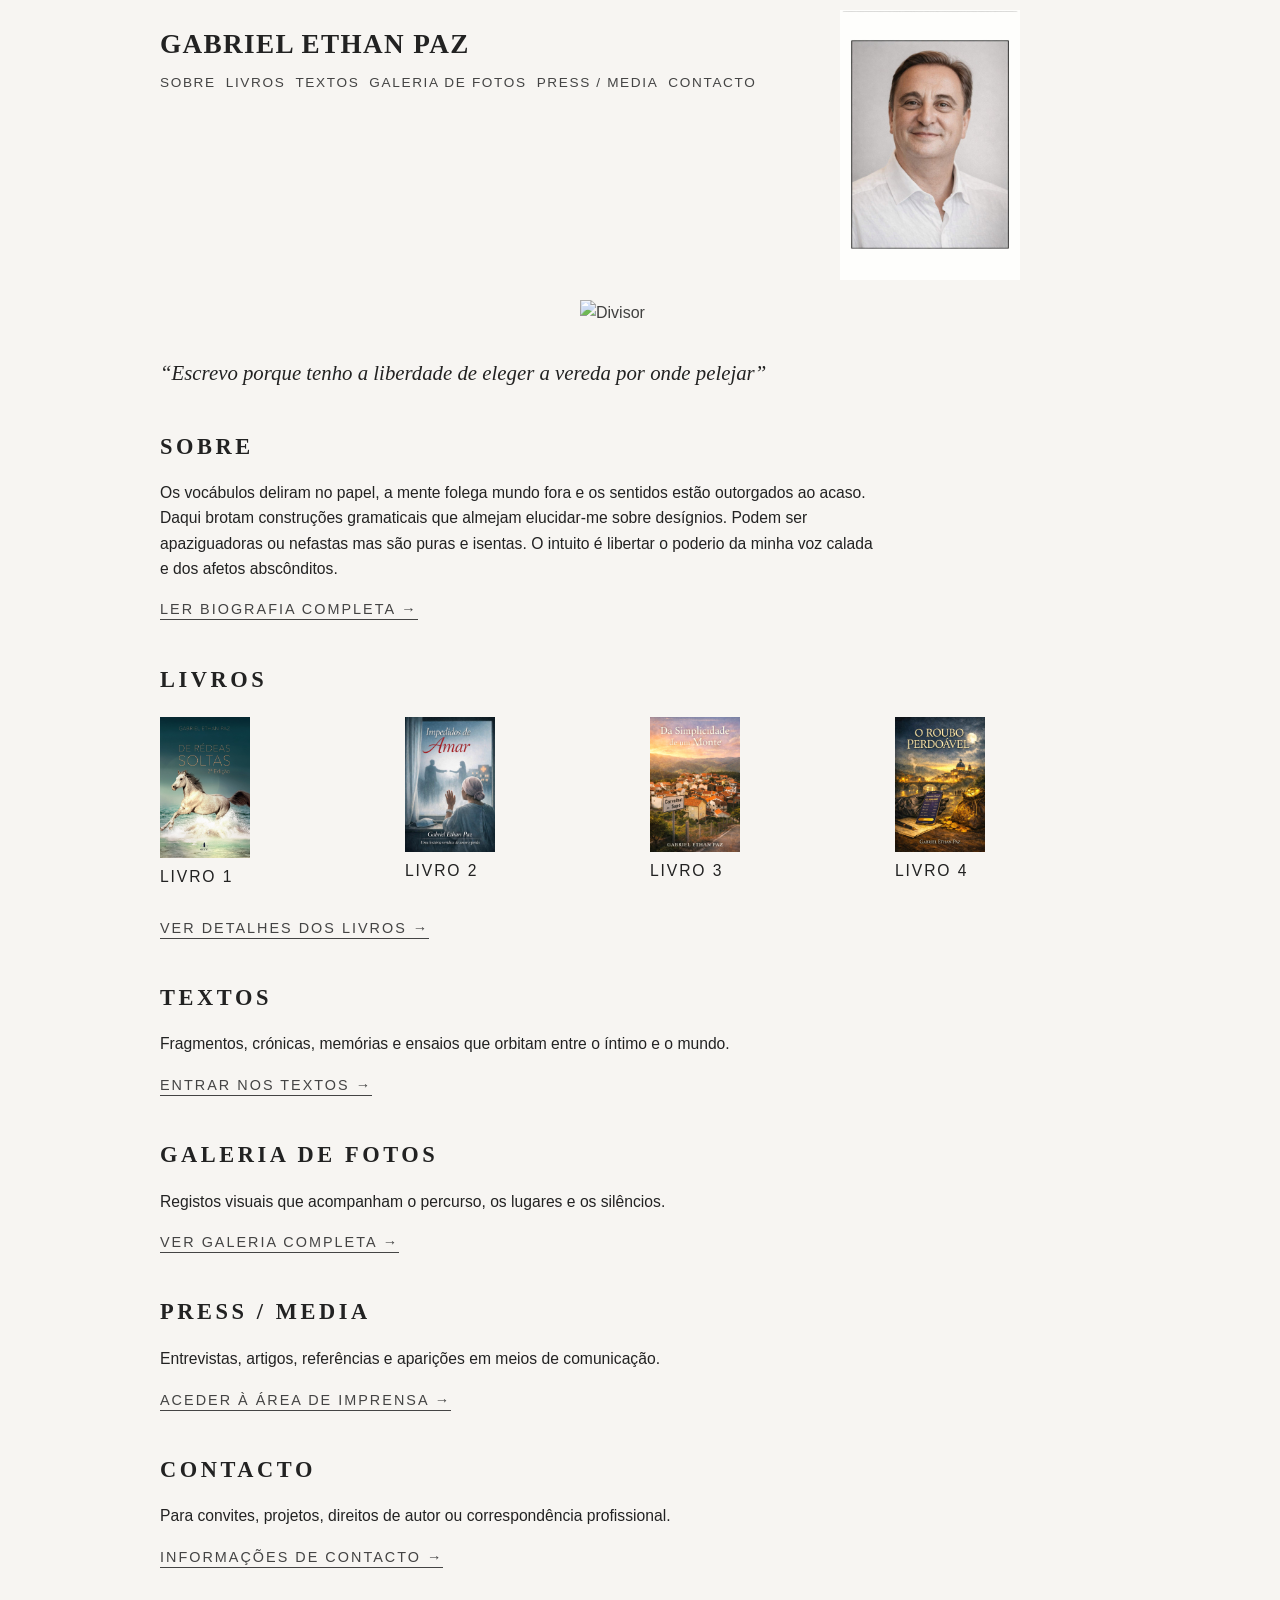
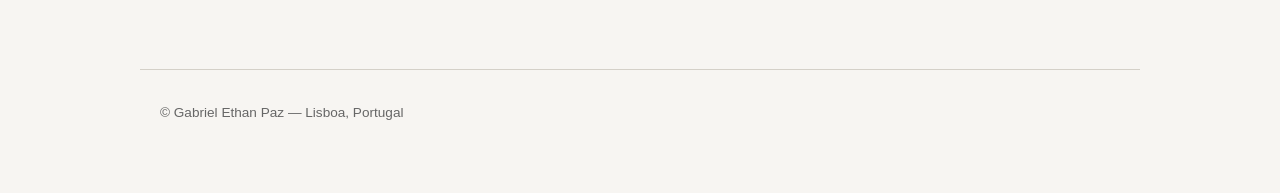
==== index.html @ 0420b832 "Fix alt text for divider image in index.html" ====
<!DOCTYPE html>
<html lang="pt">
<head>
    <meta charset="UTF-8">
    <title>Gabriel Ethan Paz</title>
    <link rel="stylesheet" href="style.css">
</head>
<body>
    <header class="site-header">
        <div class="header-left">
            <h1 class="author-name">Gabriel Ethan Paz</h1>
            <nav class="main-nav">
                <a href="about.html">Sobre</a>
                <a href="books.html">Livros</a>
                <a href="texts.html">Textos</a>
                <a href="imagens.html">Galeria de Fotos</a>
                <a href="press.html">Press / Media</a>
                <a href="contacto.html">Contacto</a>
            </nav>
        </div>
        <div class="header-right">
            <img src="assets/img/autor2.jpg" alt="Gabriel Ethan Paz" class="author-photo">
        </div>
    </header>
<div class="divider">
    <img src="images/divisor.png" alt="Divisor" class="divider-image">
</div>

    <main>
        <!-- HERO -->
        <section class="hero">
            <p class="hero-quote">
                “Escrevo porque tenho a liberdade de eleger a vereda por onde pelejar”
            </p>
        </section>

        <!-- SOBRE -->
        <section class="section about">
            <h2>Sobre</h2>
            <p>
                Os vocábulos deliram no papel, a mente folega mundo fora e os sentidos estão outorgados ao acaso.
                Daqui brotam construções gramaticais que almejam elucidar-me sobre desígnios. Podem ser apaziguadoras
                ou nefastas mas são puras e isentas. O intuito é libertar o poderio da minha voz calada e dos afetos
                abscônditos.
            </p>
            <p class="section-link">
                <a href="about.html">Ler biografia completa →</a>
            </p>
        </section>

        <!-- LIVROS -->
        <section class="section books">
            <h2>Livros</h2>
            <div class="books-grid">
                <div class="book-item">
                    <img src="assets/img/livro1.jpg" alt="Livro 1">
                    <p class="book-title">Livro 1</p>
                </div>
                <div class="book-item">
                    <img src="assets/img/livro2.jpg" alt="Livro 2">
                    <p class="book-title">Livro 2</p>
                </div>
                <div class="book-item">
                    <img src="assets/img/livro3.jpg" alt="Livro 3">
                    <p class="book-title">Livro 3</p>
                </div>
                <div class="book-item">
                    <img src="assets/img/livro4.jpg" alt="Livro 4">
                    <p class="book-title">Livro 4</p>
                </div>
            </div>
            <p class="section-link">
                <a href="books.html">Ver detalhes dos livros →</a>
            </p>
        </section>

        <!-- TEXTOS -->
        <section class="section texts">
            <h2>Textos</h2>
            <p>
                Fragmentos, crónicas, memórias e ensaios que orbitam entre o íntimo e o mundo.
            </p>
            <p class="section-link">
                <a href="texts.html">Entrar nos textos →</a>
            </p>
        </section>

        <!-- GALERIA -->
        <section class="section gallery">
            <h2>Galeria de Fotos</h2>
            <p>
                Registos visuais que acompanham o percurso, os lugares e os silêncios.
            </p>
            <p class="section-link">
                <a href="imagens.html">Ver galeria completa →</a>
            </p>
        </section>

        <!-- PRESS -->
        <section class="section press">
            <h2>Press / Media</h2>
            <p>
                Entrevistas, artigos, referências e aparições em meios de comunicação.
            </p>
            <p class="section-link">
                <a href="press.html">Aceder à área de imprensa →</a>
            </p>
        </section>

        <!-- CONTACTO -->
        <section class="section contact">
            <h2>Contacto</h2>
            <p>
                Para convites, projetos, direitos de autor ou correspondência profissional.
            </p>
            <p class="section-link">
                <a href="contacto.html">Informações de contacto →</a>
            </p>
        </section>
    </main>

    <footer class="site-footer">
        <p>© Gabriel Ethan Paz — Lisboa, Portugal</p>
    </footer>
</body>
</html>
---- style.css ----
/* Tipografia base */
body {
    margin: 0;
    padding: 0;
    background-color: #f7f5f2;
    color: #222222;
    font-family: "Helvetica Neue", Arial, sans-serif;
    line-height: 1.6;
}

/* Estrutura geral */
main {
    max-width: 960px;
    margin: 0 auto;
    padding: 0px 20px 60px;
}

/* Cabeçalho */
.site-header {
    max-width: 960px;
    margin: 10px auto 0;
    padding: 0 10px;
    display: flex;
    justify-content: space-between;
    align-items: flex-start;
    gap: 10px;
}

.header-left {
    margin-top: 20px;
}

.author-name {
    font-family: "Georgia", "Times New Roman", serif;
    font-size: 1.7rem;
    letter-spacing: 0.05em;
    text-transform: uppercase;
    margin: 0 0 12px;
    line-height: 1.1;
}

.main-nav {
    display: flex;
    flex-wrap: wrap;
    gap: 10px;
    font-size: 0.85rem;
    text-transform: uppercase;
    letter-spacing: 0.12em;
    margin-bottom: 10px;
}

.main-nav a {
    text-decoration: none;
    color: #444444;
    border-bottom: 1px solid transparent;
    padding-bottom: 2px;
}

.main-nav a:hover {
    border-color: #444444;
}

.header-right {
    margin-right: 100px;
}
.author-photo {
    width: 180px;
    height: auto;
    object-fit: cover;
    display: block;
    margin: 0;
}

/* Hero */
.hero {
    margin: 0 0 10px;
}

.hero-quote {
    font-family: "Georgia", "Times New Roman", serif;
    font-size: 1.3rem;
    font-style: italic;
    max-width: 720px;
}

/* divisor */
.divider {
    display: flex;
    justify-content: center;
    align-items: center;
    margin: 20px 0 30px;
}

.divider-image {
    width: 120px; /* ajusta conforme o equilíbrio visual */
    height: auto;
    opacity: 0.85;
}

/* Secções */
.section {
    margin: 40px 0;
}

.section h2 {
    font-family: "Georgia", "Times New Roman", serif;
    font-size: 1.4rem;
    text-transform: uppercase;
    letter-spacing: 0.16em;
    margin-bottom: 12px;
}

.section p {
    max-width: 720px;
    font-size: 0.98rem;
}

.section-link {
    margin-top: 10px;
}

.section-link a {
    text-decoration: none;
    font-size: 0.9rem;
    text-transform: uppercase;
    letter-spacing: 0.14em;
    color: #444444;
    border-bottom: 1px solid #444444;
    padding-bottom: 2px;
}

.section-link a:hover {
    color: #000000;
}

/* Livros */
.books-grid {
    display: grid;
    grid-template-columns: repeat(4, minmax(0, 1fr));
    gap: 20px;
    margin: 20px 0 10px;
}

.book-item img {
    width: 40%;
    height: auto;
    display: block;
    background-color: #e0ded9;
}

.book-title {
    font-size: 0.85rem;
    margin-top: 6px;
    text-transform: uppercase;
    letter-spacing: 0.12em;
}

/* Rodapé */
.site-footer {
    border-top: 1px solid #d4d0c8;
    padding: 18px 20px 26px;
    max-width: 960px;
    margin: 0 auto 30px;
    font-size: 0.85rem;
    color: #666666;
}

/* Responsivo */
@media (max-width: 768px) {
    .site-header {
        flex-direction: column;
        align-items: flex-start;
    }

    .author-photo {
        width: 180px;
        margin-top: 60px;
    }

    .books-grid {
        grid-template-columns: repeat(2, minmax(0, 1fr));
    }
}
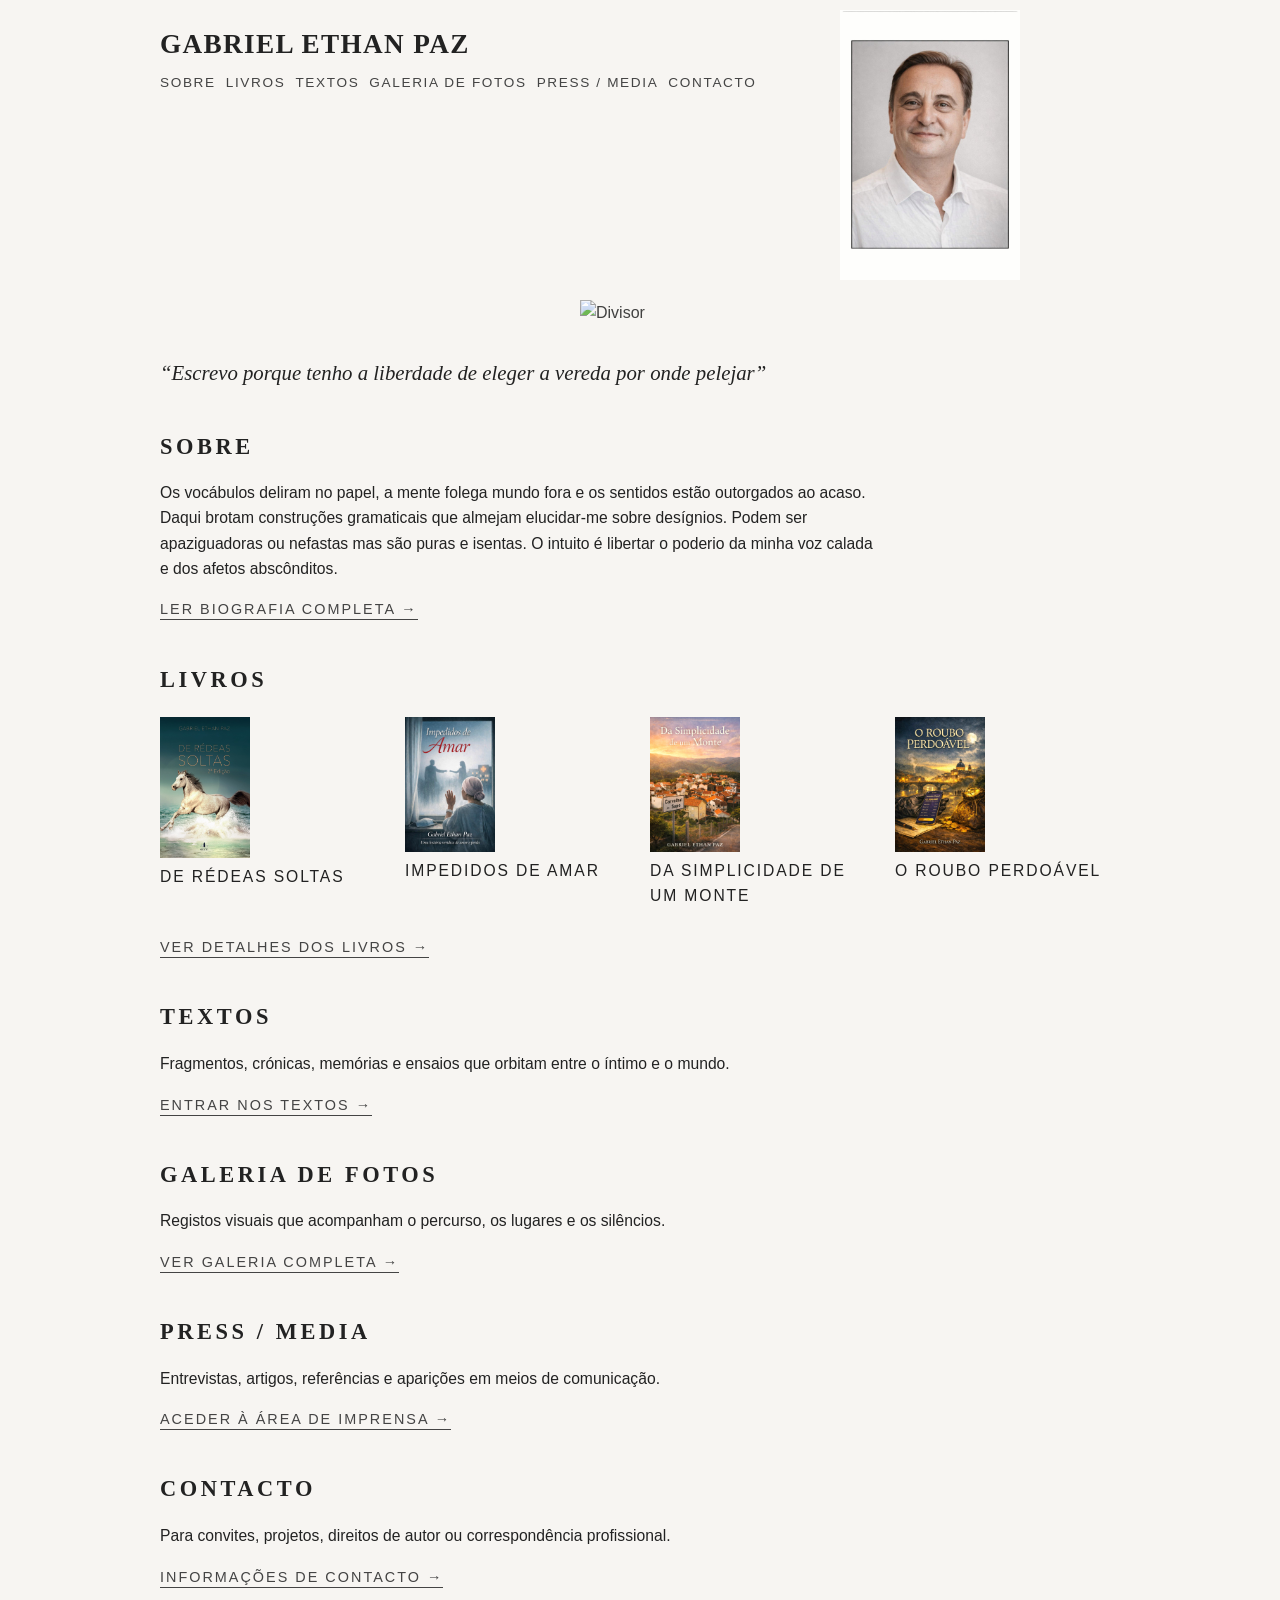
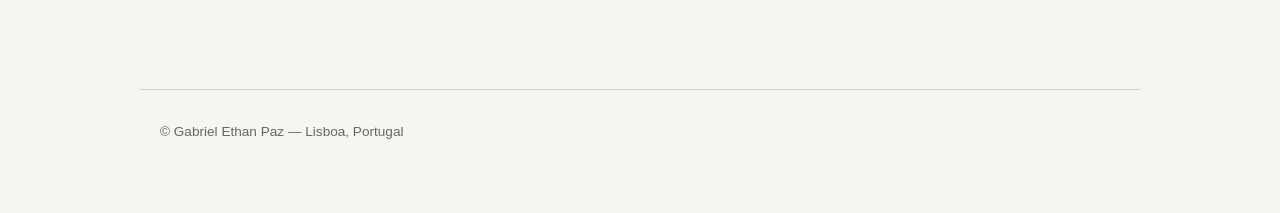
==== commit 8ee47469: "Update index.html" ====
--- a/index.html
+++ b/index.html
@@ -48,25 +48,25 @@
             </p>
         </section>
 
-        <!-- LIVROS -->
+               <!-- LIVROS -->
         <section class="section books">
             <h2>Livros</h2>
             <div class="books-grid">
                 <div class="book-item">
-                    <img src="assets/img/livro1.jpg" alt="Livro 1">
-                    <p class="book-title">Livro 1</p>
+                    <img src="assets/img/De Rédeas Soltas.jpg" alt="De Rédeas Soltas">
+                    <p class="book-title">De Rédeas Soltas</p>
                 </div>
                 <div class="book-item">
-                    <img src="assets/img/livro2.jpg" alt="Livro 2">
-                    <p class="book-title">Livro 2</p>
+                    <img src="assets/img/Impedidos de Amar.jpg" alt="Impedidos de Amar">
+                    <p class="book-title">Impedidos de Amar</p>
                 </div>
                 <div class="book-item">
-                    <img src="assets/img/livro3.jpg" alt="Livro 3">
-                    <p class="book-title">Livro 3</p>
+                    <img src="assets/img/Da Simplicidade de um Monte.jpg" alt="Da Simplicidade de um Monte">
+                    <p class="book-title">Da Simplicidade de um Monte</p>
                 </div>
                 <div class="book-item">
-                    <img src="assets/img/livro4.jpg" alt="Livro 4">
-                    <p class="book-title">Livro 4</p>
+                    <img src="assets/img/O Roubo Perdoável.jpg" alt="O Roubo Perdoável">
+                    <p class="book-title">O Roubo Perdoável</p>
                 </div>
             </div>
             <p class="section-link">
--- a/style.css
+++ b/style.css
@@ -83,7 +83,7 @@
     max-width: 720px;
 }
 
-/* divisor */
+/* Divisor */
 .divider {
     display: flex;
     justify-content: center;
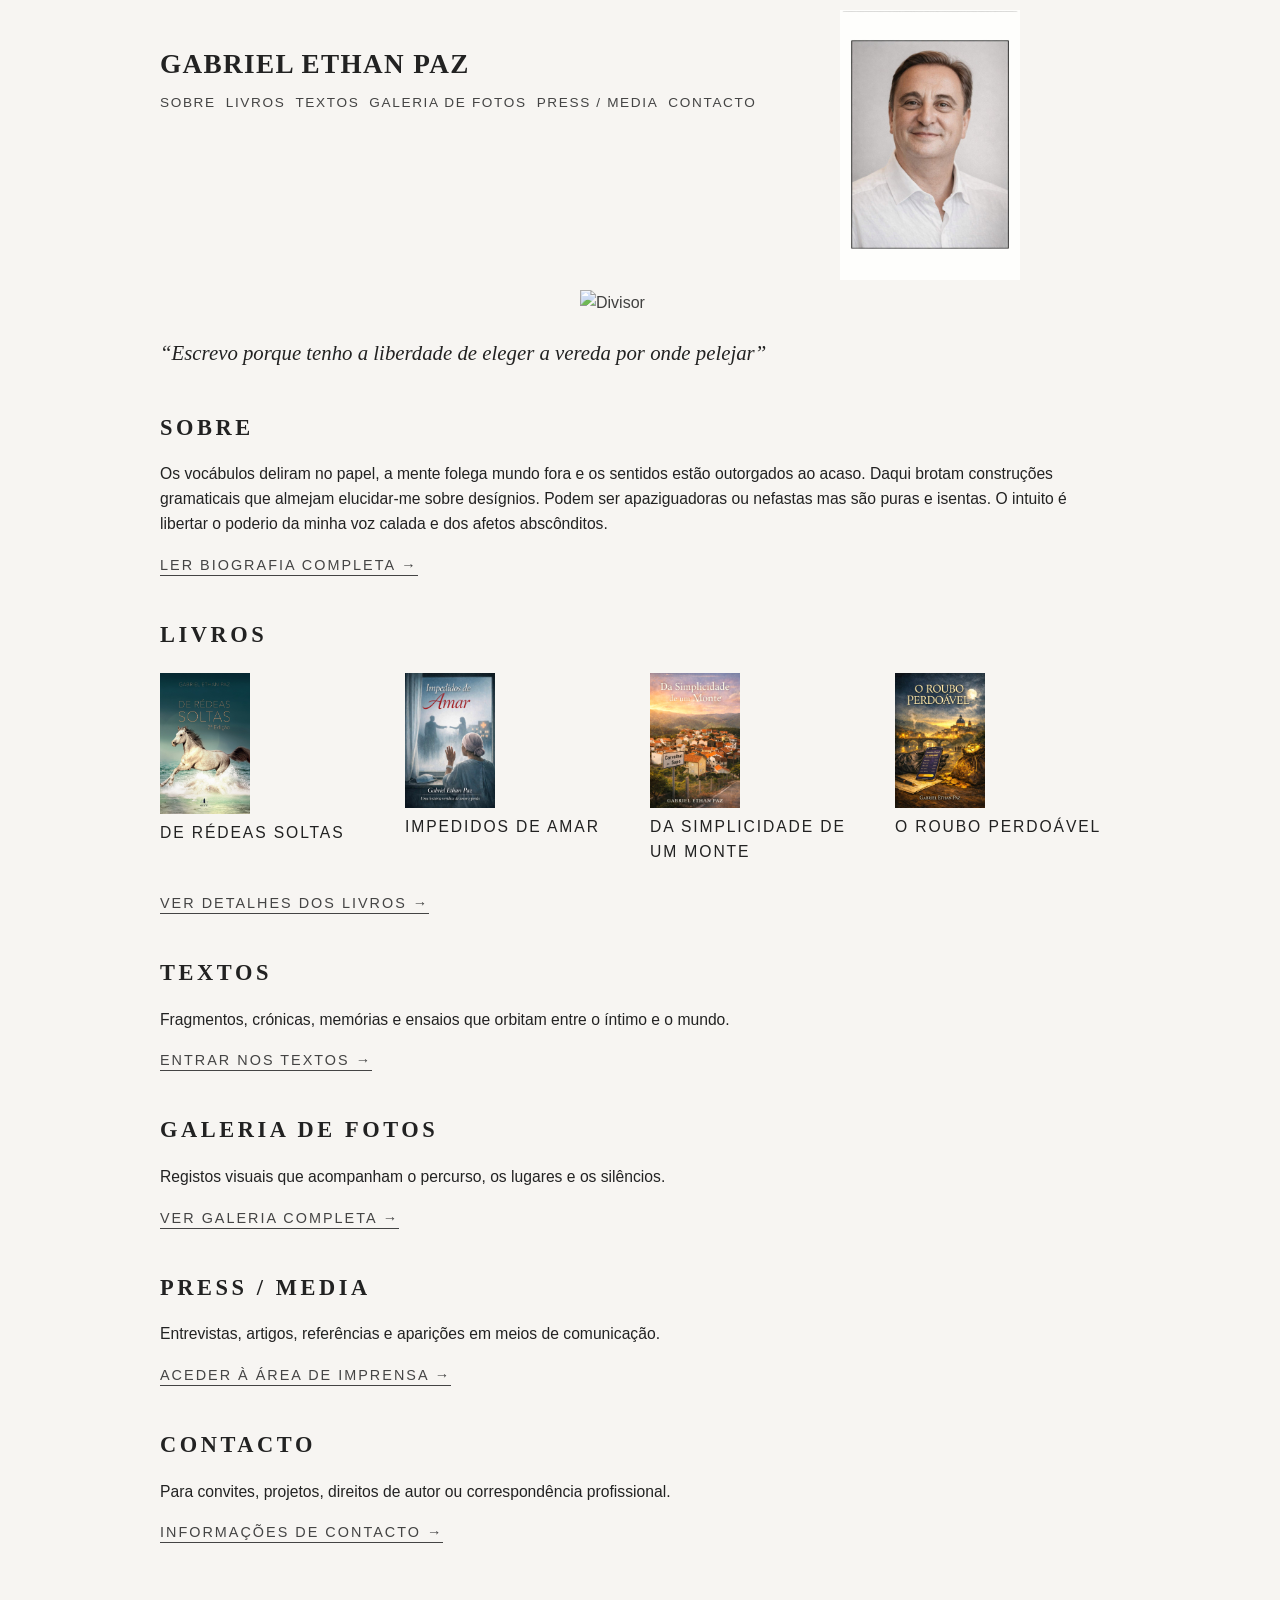
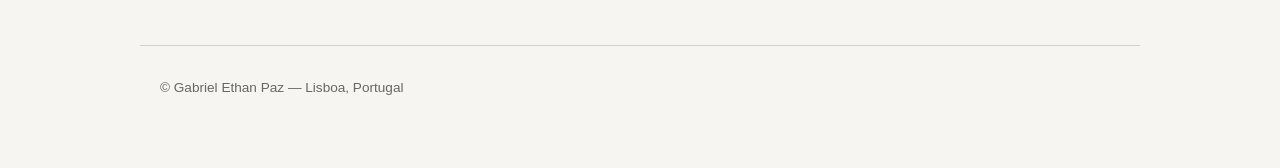
==== commit 5bef5c3c: "Update index.html" ====
--- a/index.html
+++ b/index.html
@@ -81,7 +81,7 @@
                 Fragmentos, crónicas, memórias e ensaios que orbitam entre o íntimo e o mundo.
             </p>
             <p class="section-link">
-                <a href="texts.html">Entrar nos textos →</a>
+                <a href="textos.html">Entrar nos textos →</a>
             </p>
         </section>
 
--- a/style.css
+++ b/style.css
@@ -27,7 +27,7 @@
 }
 
 .header-left {
-    margin-top: 20px;
+    margin-top: 40px;
 }
 
 .author-name {
@@ -88,7 +88,7 @@
     display: flex;
     justify-content: center;
     align-items: center;
-    margin: 20px 0 30px;
+    margin: 10px 0 20px;
 }
 
 .divider-image {
@@ -107,11 +107,11 @@
     font-size: 1.4rem;
     text-transform: uppercase;
     letter-spacing: 0.16em;
-    margin-bottom: 12px;
+    margin-bottom: 10px;
 }
 
 .section p {
-    max-width: 720px;
+    max-width: 920px;
     font-size: 0.98rem;
 }
 
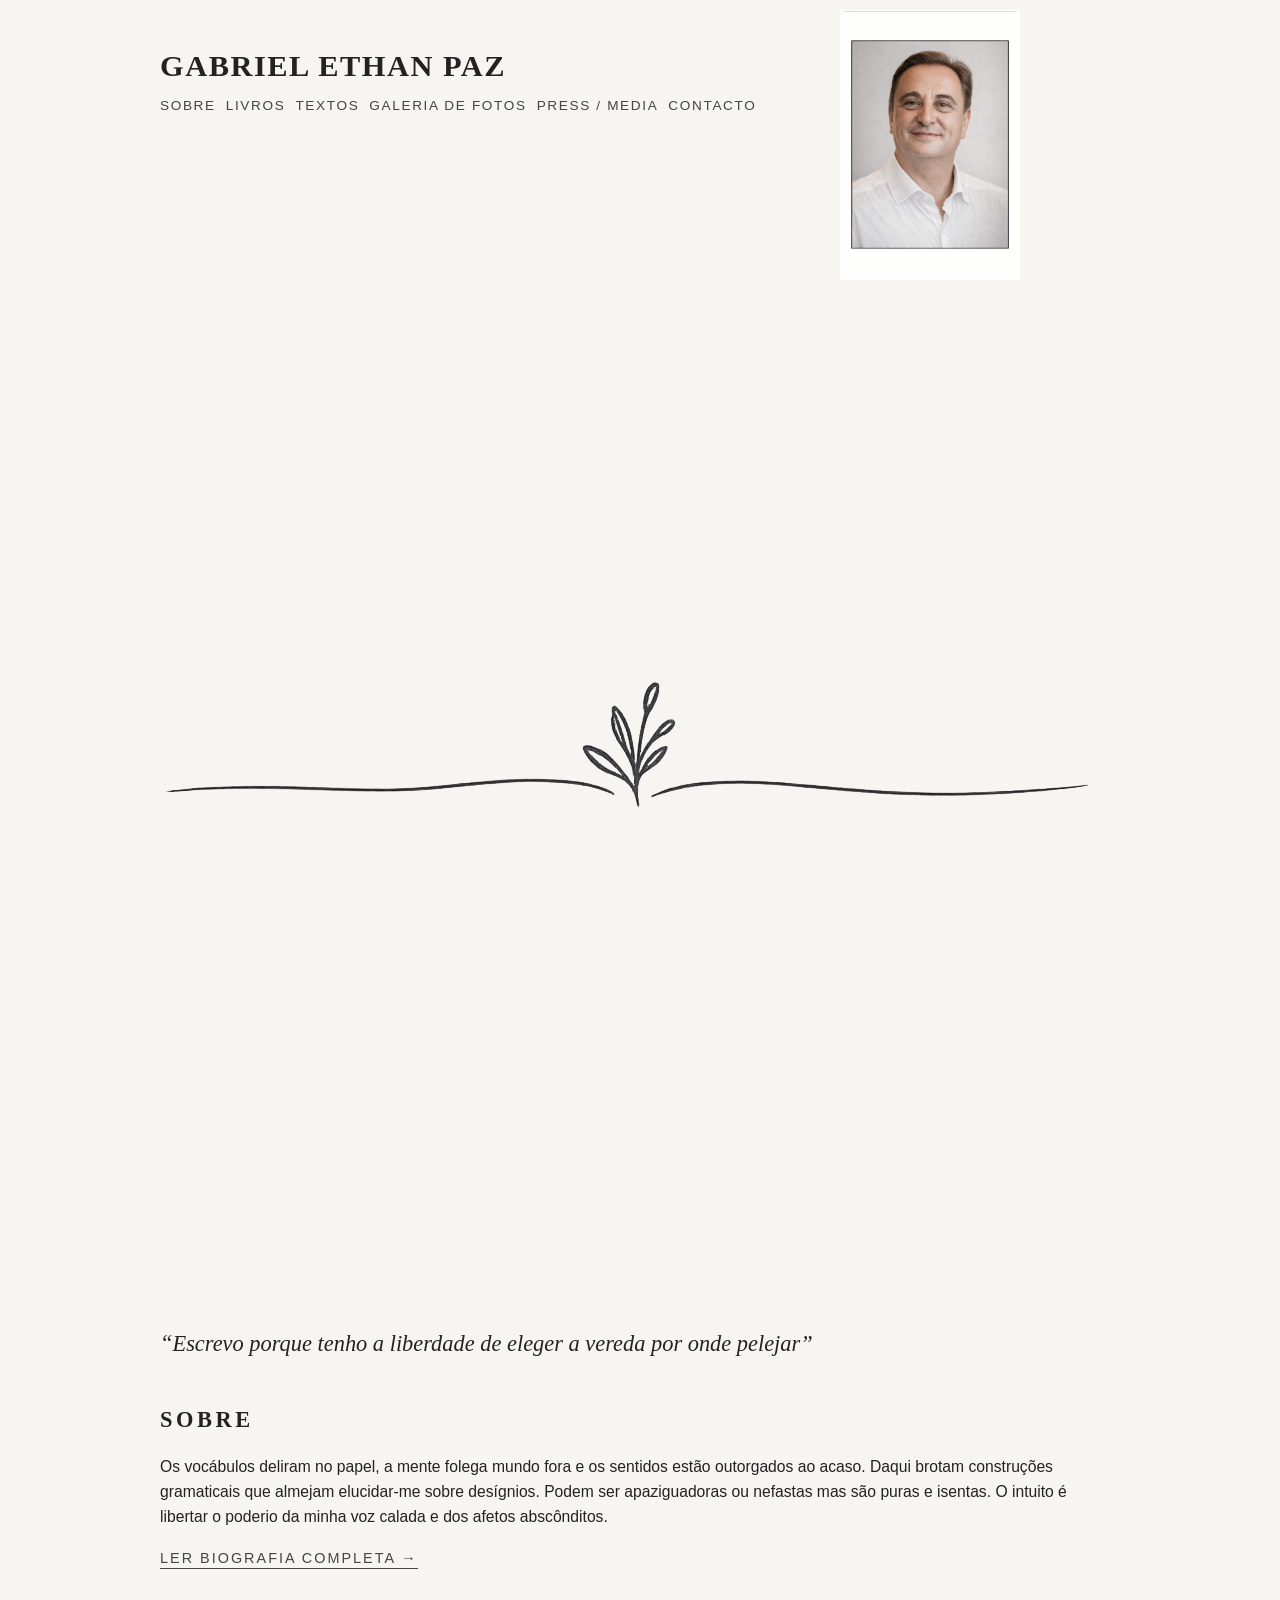
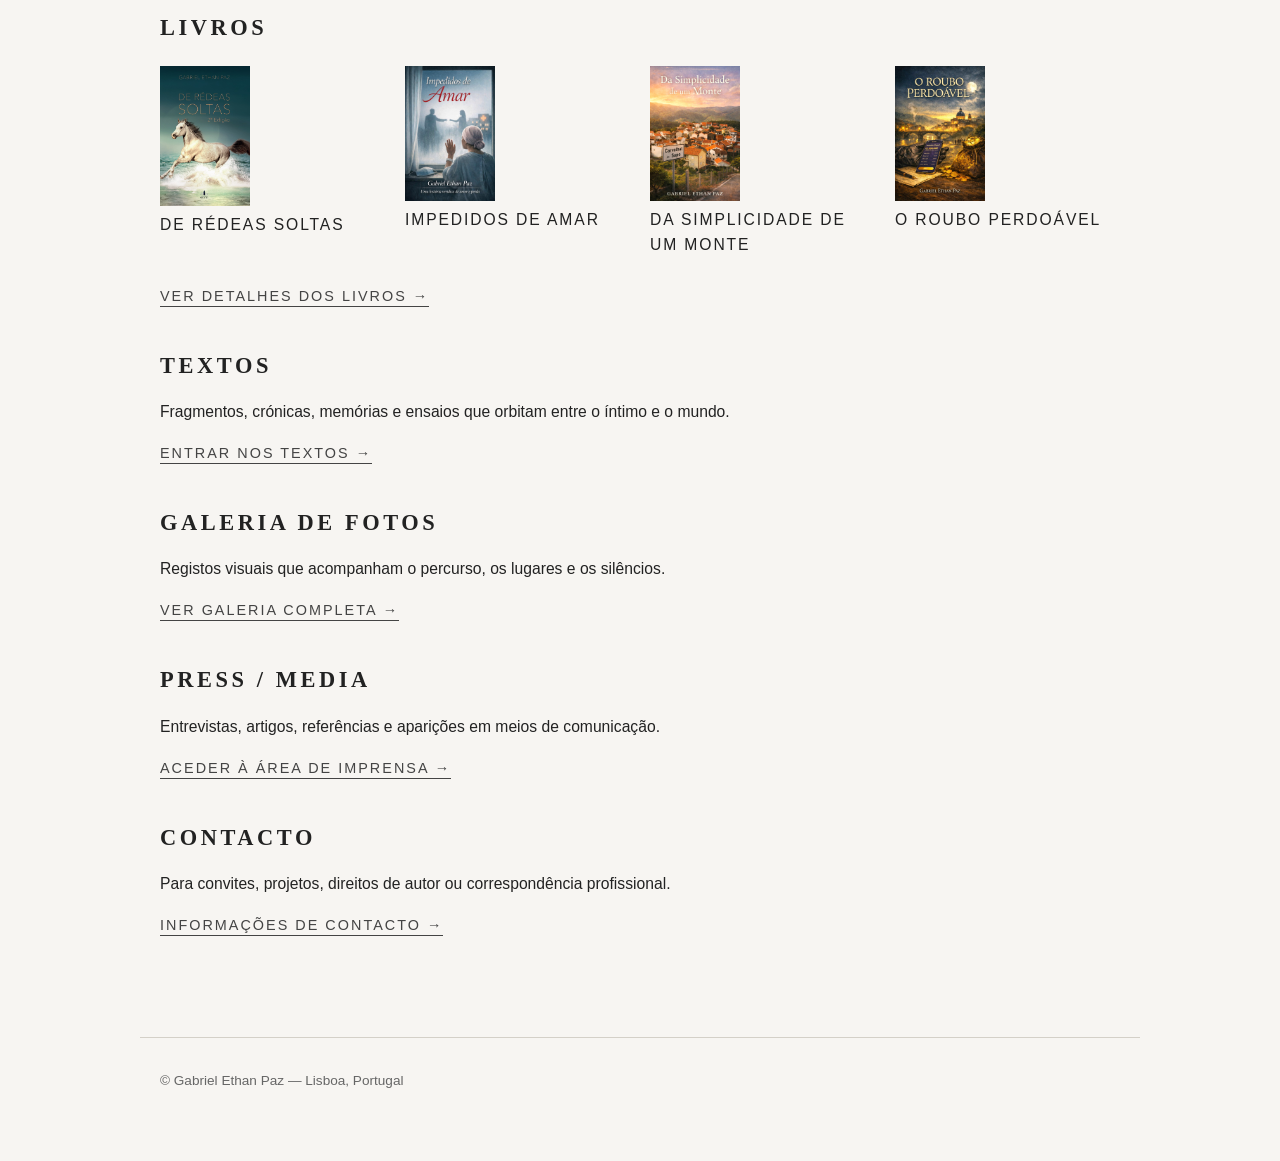
==== commit 2bc8407c: "Update image source for divider in index.html" ====
--- a/index.html
+++ b/index.html
@@ -23,7 +23,7 @@
         </div>
     </header>
 <div class="divider">
-    <img src="images/divisor.png" alt="Divisor" class="divider-image">
+    <img src="assets/img/divisor.png" alt="Divisor" class="divider-photo">
 </div>
 
     <main>
--- a/style.css
+++ b/style.css
@@ -32,7 +32,7 @@
 
 .author-name {
     font-family: "Georgia", "Times New Roman", serif;
-    font-size: 1.7rem;
+    font-size: 1.9rem;
     letter-spacing: 0.05em;
     text-transform: uppercase;
     margin: 0 0 12px;
@@ -78,7 +78,7 @@
 
 .hero-quote {
     font-family: "Georgia", "Times New Roman", serif;
-    font-size: 1.3rem;
+    font-size: 1.4rem;
     font-style: italic;
     max-width: 720px;
 }
@@ -88,7 +88,7 @@
     display: flex;
     justify-content: center;
     align-items: center;
-    margin: 10px 0 20px;
+    margin: 0px 0 10px;
 }
 
 .divider-image {
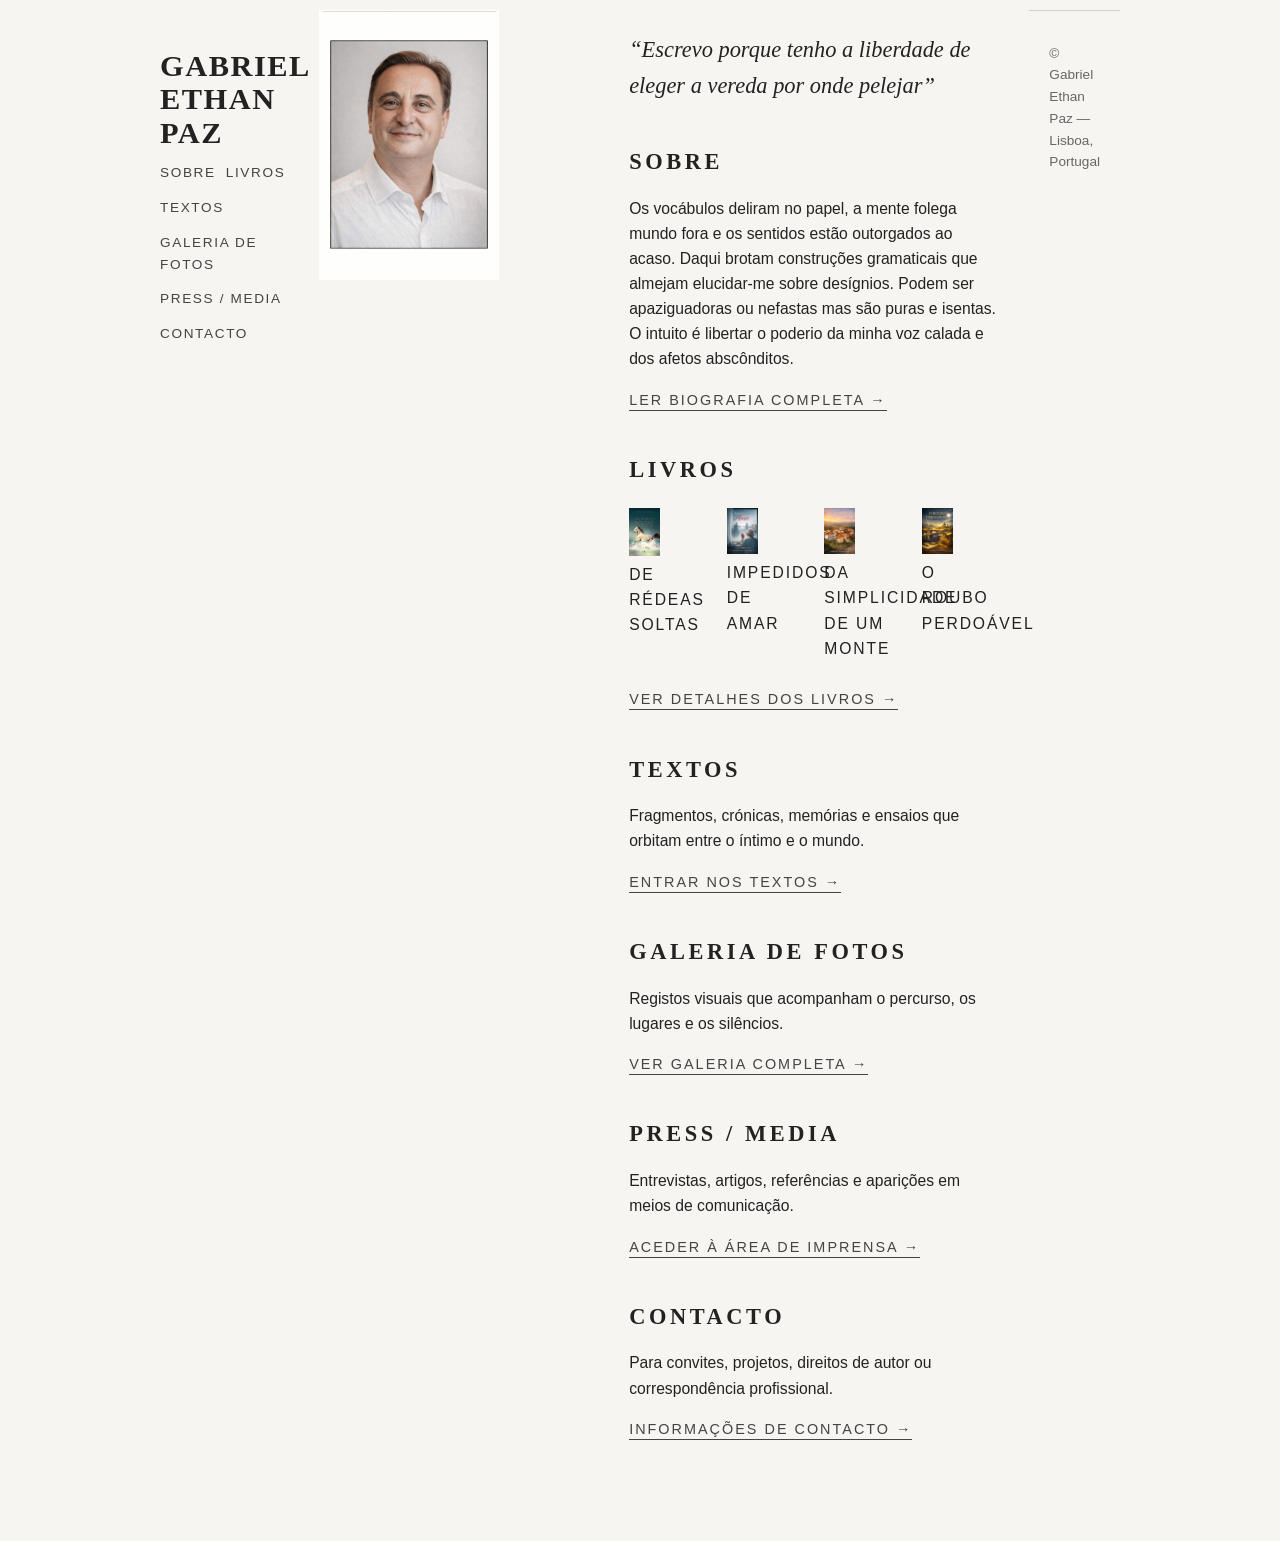
==== commit 574e4af8: "Refactor header and remove divider from index.html Removed unnecessary divider and adjusted header s" ====
--- a/index.html
+++ b/index.html
@@ -12,7 +12,7 @@
             <nav class="main-nav">
                 <a href="about.html">Sobre</a>
                 <a href="books.html">Livros</a>
-                <a href="texts.html">Textos</a>
+                <a href="textos.html">Textos</a>
                 <a href="imagens.html">Galeria de Fotos</a>
                 <a href="press.html">Press / Media</a>
                 <a href="contacto.html">Contacto</a>
@@ -21,12 +21,8 @@
         <div class="header-right">
             <img src="assets/img/autor2.jpg" alt="Gabriel Ethan Paz" class="author-photo">
         </div>
-    </header>
-<div class="divider">
-    <img src="assets/img/divisor.png" alt="Divisor" class="divider-photo">
-</div>
 
-    <main>
+        <main>
         <!-- HERO -->
         <section class="hero">
             <p class="hero-quote">
--- a/style.css
+++ b/style.css
@@ -92,7 +92,7 @@
 }
 
 .divider-image {
-    width: 120px; /* ajusta conforme o equilíbrio visual */
+    width: 60px; /* ajusta conforme o equilíbrio visual */
     height: auto;
     opacity: 0.85;
 }
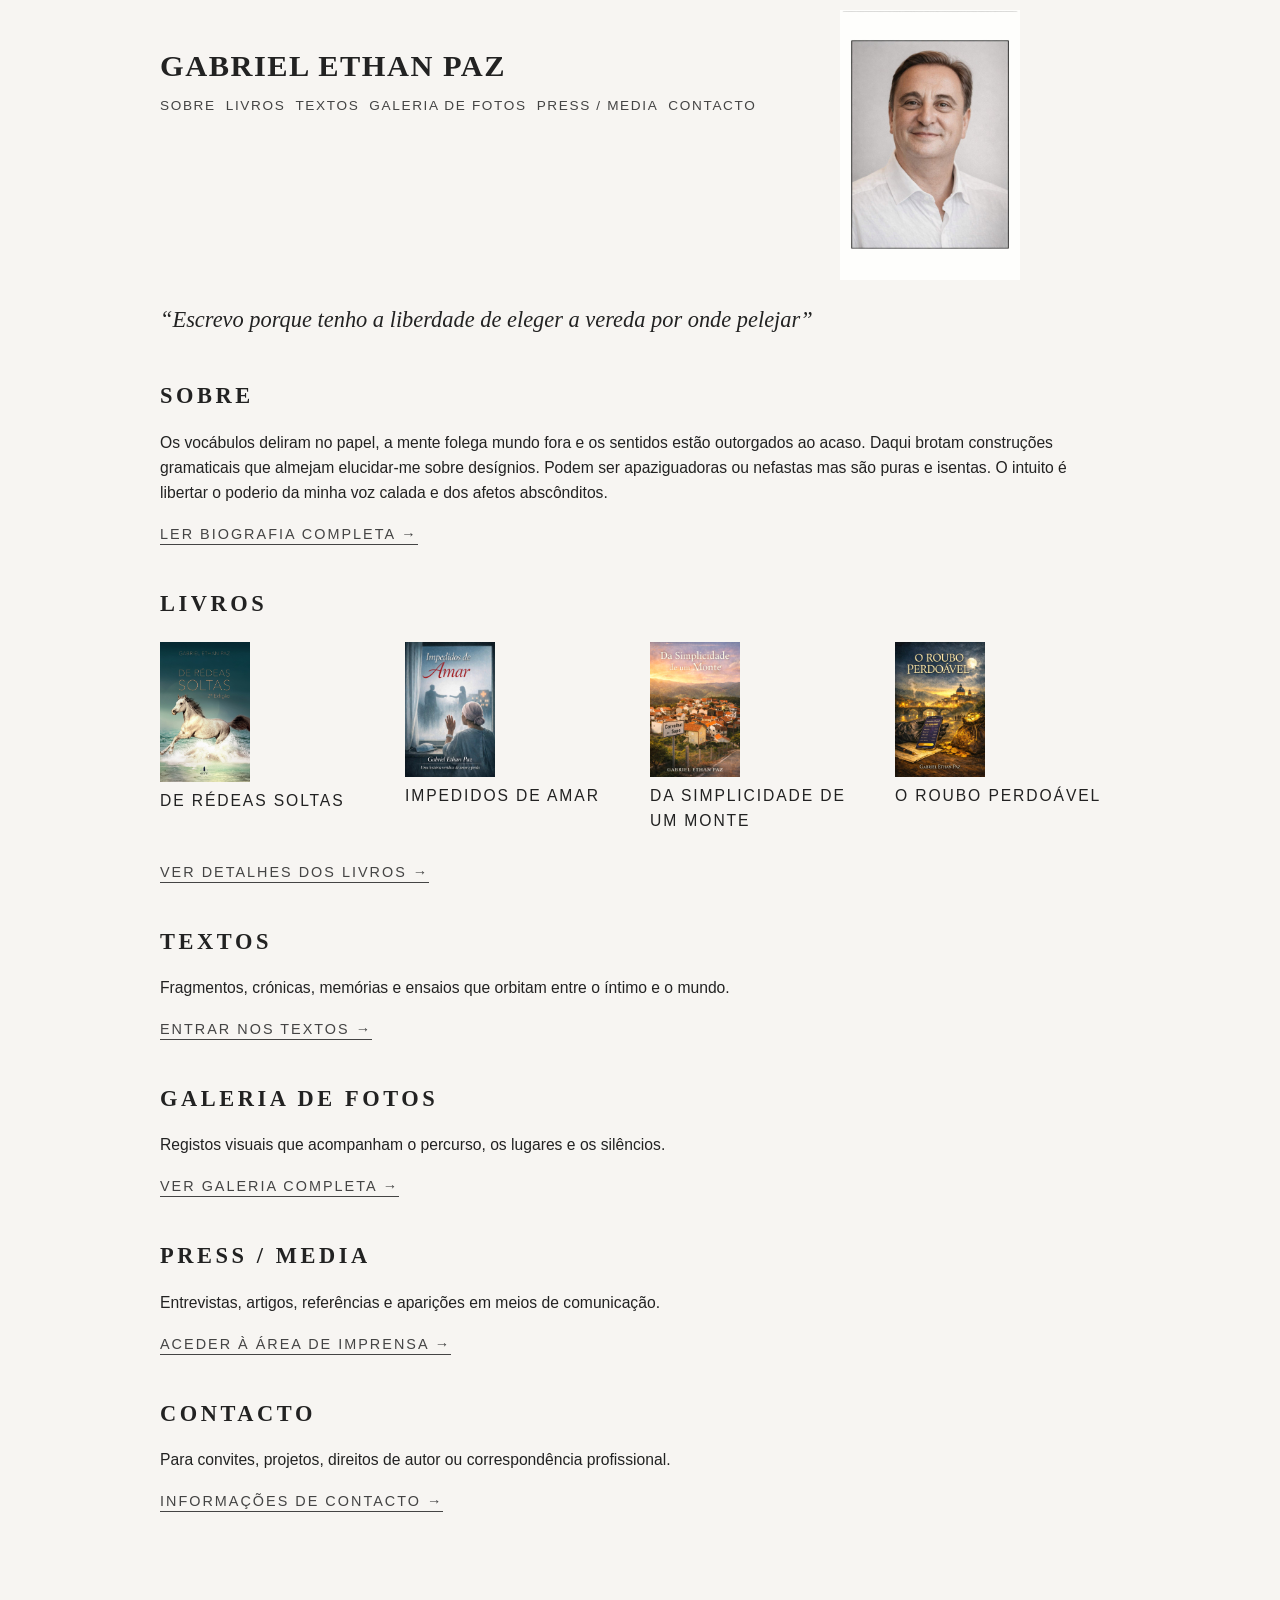
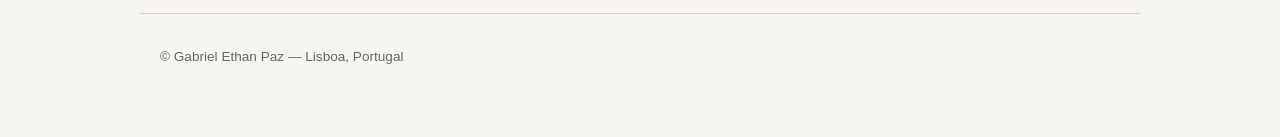
==== commit 3b030718: "Update index.html" ====
--- a/index.html
+++ b/index.html
@@ -21,7 +21,8 @@
         <div class="header-right">
             <img src="assets/img/autor2.jpg" alt="Gabriel Ethan Paz" class="author-photo">
         </div>
-
+</header>
+    
         <main>
         <!-- HERO -->
         <section class="hero">
--- a/style.css
+++ b/style.css
@@ -81,20 +81,6 @@
     font-size: 1.4rem;
     font-style: italic;
     max-width: 720px;
-}
-
-/* Divisor */
-.divider {
-    display: flex;
-    justify-content: center;
-    align-items: center;
-    margin: 0px 0 10px;
-}
-
-.divider-image {
-    width: 60px; /* ajusta conforme o equilíbrio visual */
-    height: auto;
-    opacity: 0.85;
 }
 
 /* Secções */
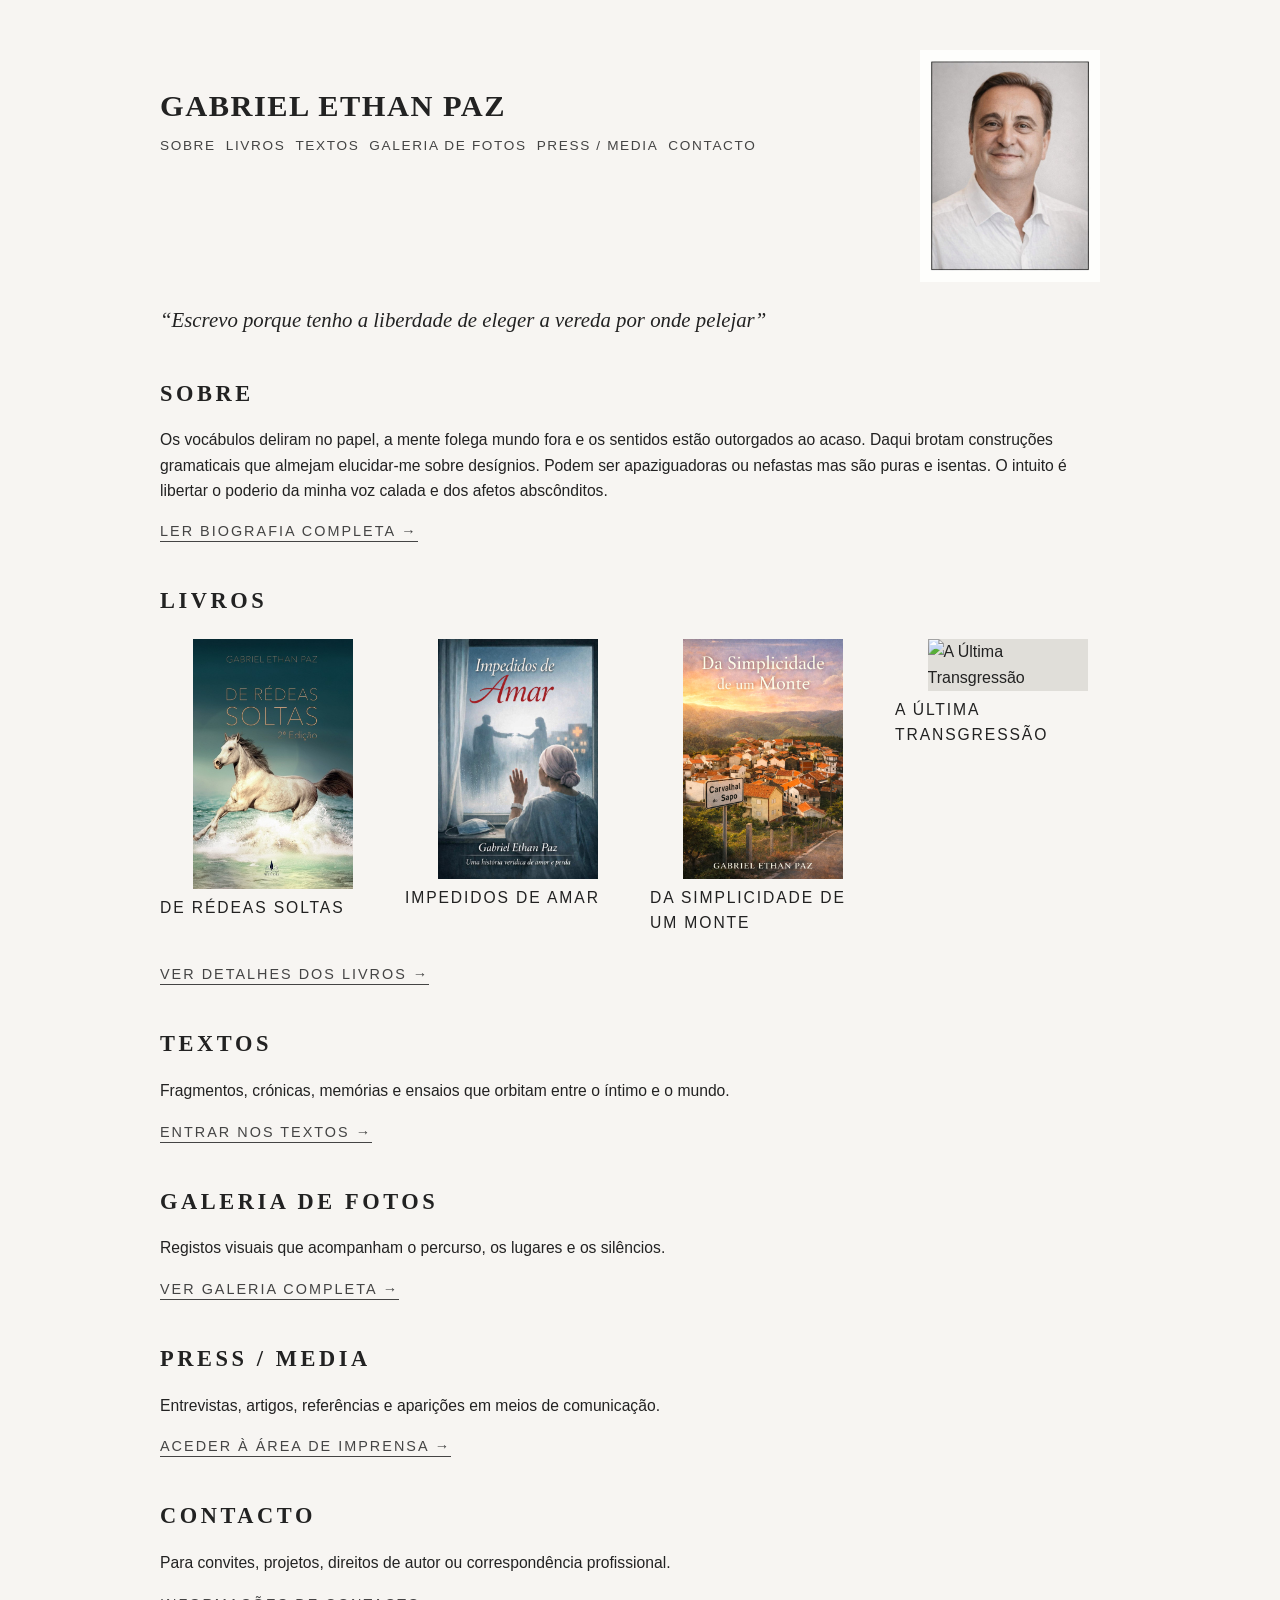
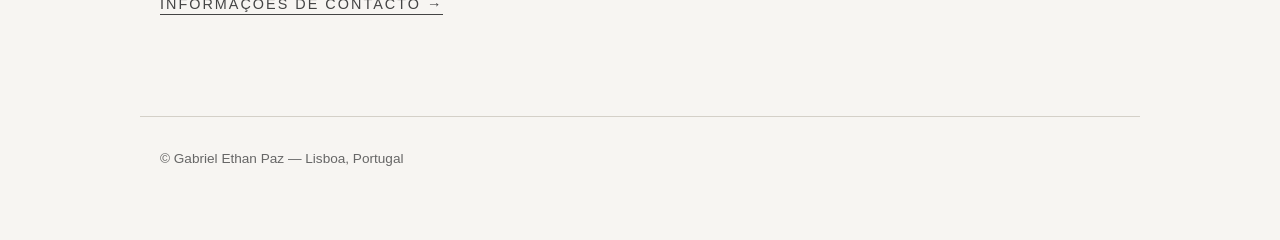
==== commit 64f4f61b: "Update index.html" ====
--- a/index.html
+++ b/index.html
@@ -62,8 +62,8 @@
                     <p class="book-title">Da Simplicidade de um Monte</p>
                 </div>
                 <div class="book-item">
-                    <img src="assets/img/O Roubo Perdoável.jpg" alt="O Roubo Perdoável">
-                    <p class="book-title">O Roubo Perdoável</p>
+                    <img src="assets/img/A Última Transgressão.jpg" alt="A Última Transgressão">
+                    <p class="book-title">A Última Transgressão</p>
                 </div>
             </div>
             <p class="section-link">
--- a/style.css
+++ b/style.css
@@ -27,7 +27,7 @@
 }
 
 .header-left {
-    margin-top: 40px;
+    margin-top: 80px;
 }
 
 .author-name {
@@ -61,8 +61,10 @@
 }
 
 .header-right {
-    margin-right: 100px;
-}
+    margin-top: 40px;
+    margin-right: 20px;
+}
+
 .author-photo {
     width: 180px;
     height: auto;
@@ -73,12 +75,13 @@
 
 /* Hero */
 .hero {
-    margin: 0 0 10px;
+    margin-top: 20px;
+    margin-bottom: 10px;
 }
 
 .hero-quote {
     font-family: "Georgia", "Times New Roman", serif;
-    font-size: 1.4rem;
+    font-size: 1.3rem;
     font-style: italic;
     max-width: 720px;
 }
@@ -128,11 +131,14 @@
 }
 
 .book-item img {
-    width: 40%;
+    width: 100%;
+    max-width: 160px;   /* tamanho ideal */
     height: auto;
     display: block;
+    margin: 0 auto;
     background-color: #e0ded9;
 }
+
 
 .book-title {
     font-size: 0.85rem;
@@ -167,3 +173,229 @@
         grid-template-columns: repeat(2, minmax(0, 1fr));
     }
 }
+
+/* CONTACTO — Estrutura */
+.contact-container {
+    max-width: 960px;
+    margin: 0 auto;
+    padding: 0 20px;
+}
+
+/* FOTO NO TOPO */
+.contact-photo-wrapper {
+    text-align: center;
+    margin-bottom: 30px;
+}
+
+.contact-photo {
+    width: 320px;
+    height: auto;
+    display: block;
+    margin: 0 auto 20px;
+}
+
+/* CAPA COM O NOME */
+.contact-cover {
+    font-family: "Georgia", "Times New Roman", serif;
+    font-size: 1.3rem;
+    text-transform: uppercase;
+    letter-spacing: 0.12em;
+    margin-bottom: 20px;
+    color: #222;
+}
+
+/* FORMULÁRIO */
+form label {
+    display: block;
+    margin-bottom: 6px;
+}
+
+form input,
+form textarea {
+    display: block;
+    width: 100%;
+    margin-bottom: 16px;
+}
+
+/* CAMPO MENSAGEM MAIOR */
+form textarea {
+    height: 360px;
+    resize: vertical;
+}
+
+/* BOTÃO */
+form button {
+    padding: 10px 20px;
+    background-color: #222;
+    color: #fff;
+    border: none;
+    cursor: pointer;
+    text-transform: uppercase;
+    letter-spacing: 0.1em;
+    display: block;
+    width: 100%;
+}
+
+form button:hover {
+    background-color: #000;
+}
+.contact-photo {
+    width: 320px !important;
+    height: auto !important;
+    display: block !important;
+    margin: 0 auto 20px !important;
+}
+/* LIVROS — Layout editorial linha a linha */
+.books-list {
+    margin-left: 40px; /* margem editorial à esquerda */
+    margin-top: 40px;
+}
+
+.book {
+    display: flex;
+    align-items: flex-start;
+    gap: 30px;
+    margin-bottom: 50px;
+}
+
+.book img {
+    width: 160px;      /* tamanho editorial da capa */
+    height: auto;
+    flex-shrink: 0;
+    border: 1px solid #dcd8d2; /* opcional, dá um toque editorial */
+}
+
+.book h2 {
+    margin-top: 0;
+    font-family: "Georgia", "Times New Roman", serif;
+    font-size: 1.2rem;
+    text-transform: uppercase;
+    letter-spacing: 0.12em;
+}
+
+.book p {
+    max-width: 600px;
+    font-size: 0.95rem;
+    line-height: 1.55;
+}
+/* =============================== */
+/*        MEDIA KIT — ESTILO       */
+/* =============================== */
+
+.media-kit {
+    margin-top: 40px;
+    padding-bottom: 60px;
+}
+
+/* Blocos editoriais */
+.mk-block {
+    margin-bottom: 60px;
+}
+
+.mk-block h3 {
+    font-family: "Georgia", "Times New Roman", serif;
+    font-size: 1.2rem;
+    text-transform: uppercase;
+    letter-spacing: 0.14em;
+    margin-bottom: 14px;
+    color: #222;
+}
+
+.mk-block p {
+    max-width: 820px;
+    font-size: 0.98rem;
+    line-height: 1.6;
+}
+
+/* Imagens principais */
+.mk-image {
+    width: 260px;
+    max-width: 100%;
+    border-radius: 4px;
+    display: block;
+    margin: 10px 0 20px;
+    background-color: #e0ded9;
+}
+
+/* Livros — layout editorial */
+.mk-book {
+    display: flex;
+    align-items: flex-start;
+    gap: 26px;
+    margin-bottom: 40px;
+}
+
+.mk-cover {
+    width: 160px;
+    height: auto;
+    border: 1px solid #dcd8d2;
+    background-color: #e0ded9;
+    flex-shrink: 0;
+}
+
+.mk-book h4 {
+    margin: 0;
+    font-family: "Georgia", "Times New Roman", serif;
+    font-size: 1.05rem;
+    text-transform: uppercase;
+    letter-spacing: 0.12em;
+}
+
+.mk-meta {
+    font-size: 0.75rem;
+    text-transform: uppercase;
+    letter-spacing: 0.14em;
+    color: #666;
+    margin: 6px 0 10px;
+}
+
+/* Grelha de fotografias */
+.mk-grid {
+    display: grid;
+    grid-template-columns: repeat(auto-fit, minmax(240px, 1fr));
+    gap: 24px;
+    margin-top: 20px;
+}
+
+.mk-photo {
+    width: 100%;
+    border-radius: 4px;
+    background-color: #e0ded9;
+    box-shadow: 0 2px 6px rgba(0,0,0,0.12);
+}
+
+.mk-grid figcaption {
+    font-size: 0.8rem;
+    color: #555;
+    margin-top: 6px;
+}
+
+/* Listas de imprensa */
+.media-kit ul {
+    padding-left: 20px;
+}
+
+.media-kit ul li {
+    margin-bottom: 6px;
+    font-size: 0.95rem;
+}
+
+/* Responsivo */
+@media (max-width: 768px) {
+
+    .mk-book {
+        flex-direction: column;
+        align-items: flex-start;
+    }
+
+    .mk-cover {
+        width: 180px;
+    }
+
+    .mk-image {
+        width: 200px;
+    }
+}
+.page-header {
+    margin-left: 40px;
+}
